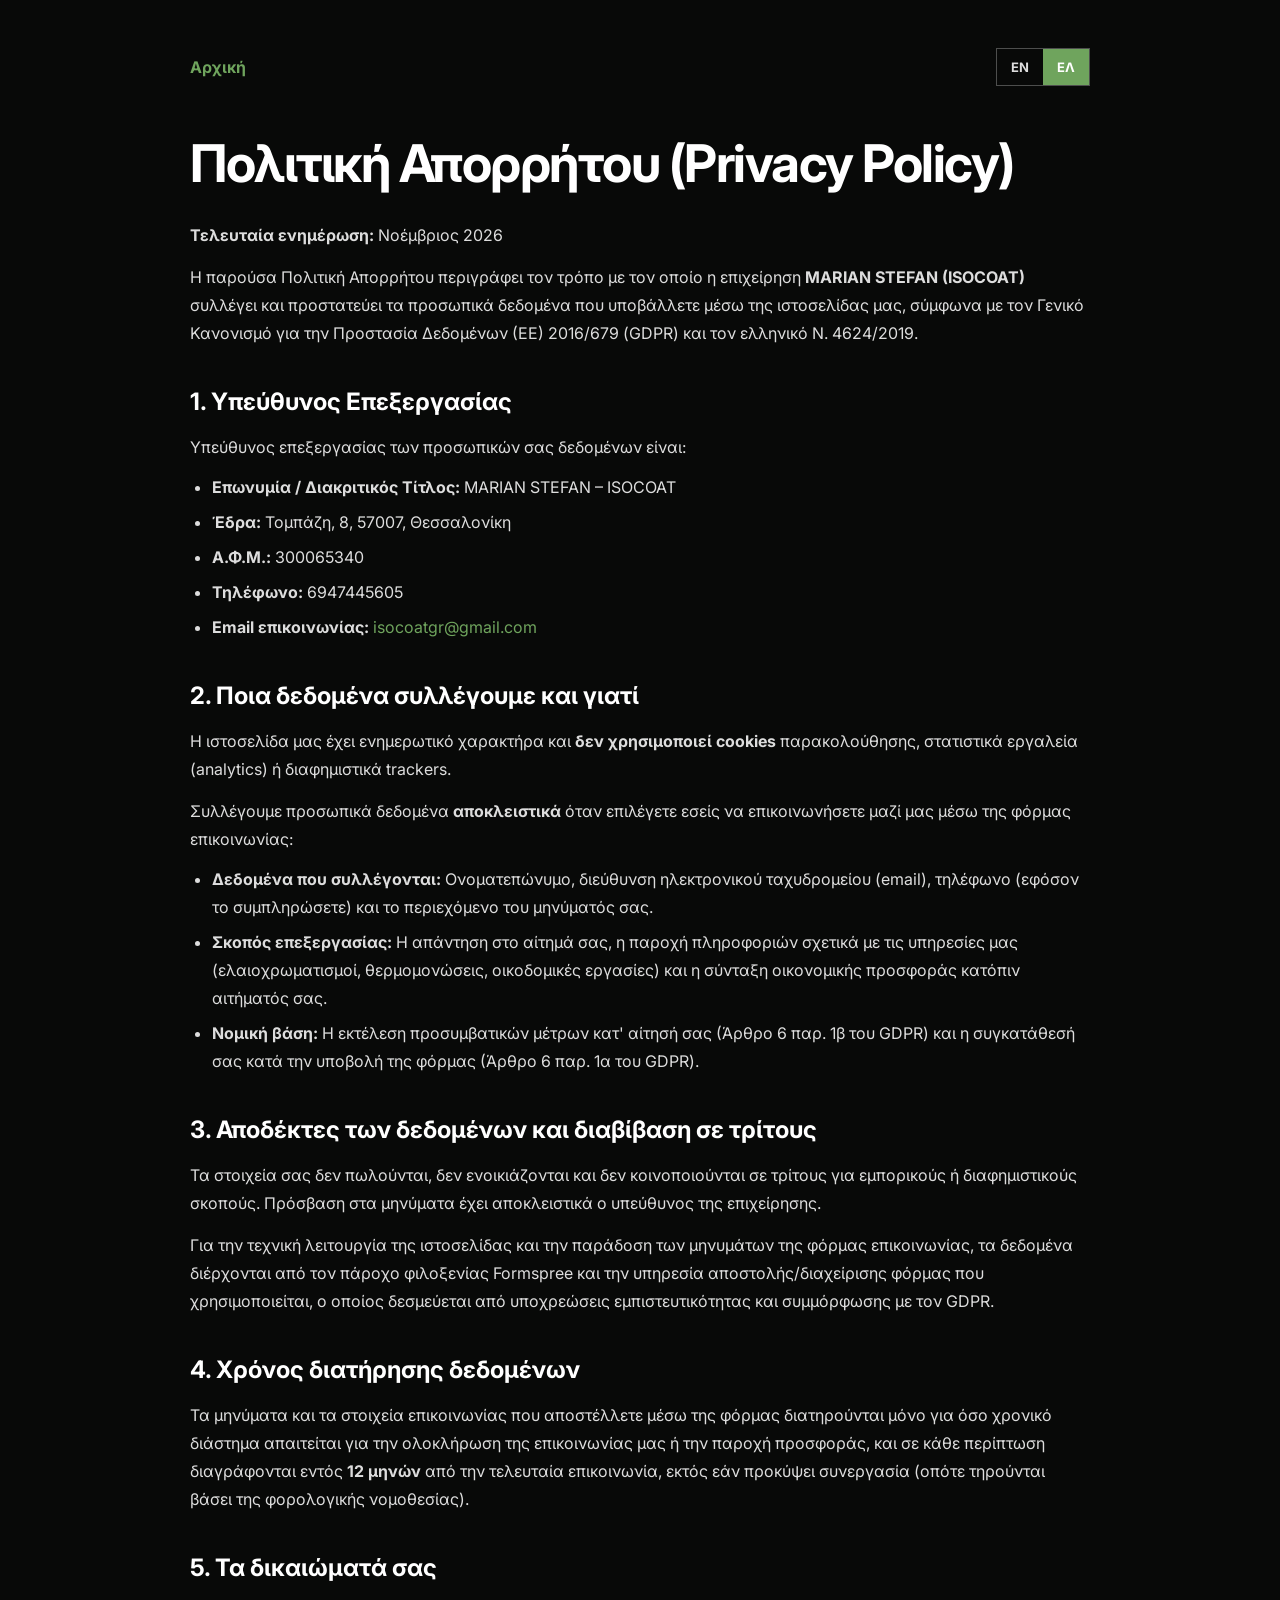
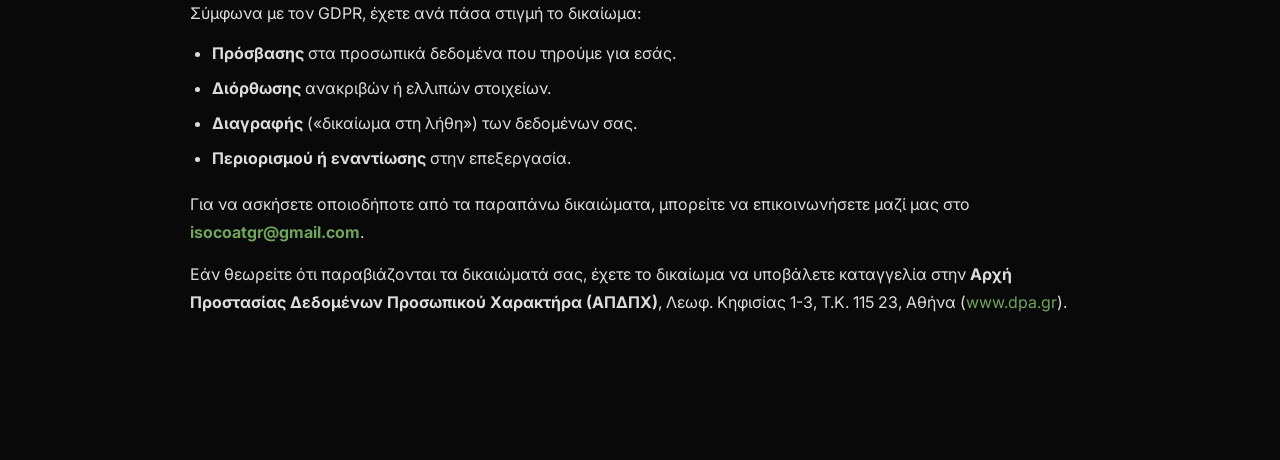
==== privacypolicy.html @ a86478ce "Update ISOCOAT website Co-authored-by: Copilot <223556219+Copilot@users.noreply.github.com>" ====
<!DOCTYPE html>
<html lang="el">
<head>
    <meta charset="UTF-8">
    <meta name="viewport" content="width=device-width, initial-scale=1.0">
    <title>Πολιτική Απορρήτου / Privacy Policy - ISOCOAT</title>
    <link rel="preconnect" href="https://fonts.googleapis.com">
    <link rel="preconnect" href="https://fonts.gstatic.com" crossorigin>
    <link href="https://fonts.googleapis.com/css2?family=Inter:wght@400;500;600;700;800&display=swap" rel="stylesheet">
    <link rel="stylesheet" href="style.css">
</head>
<body>
    <main class="policy-page">
        <div class="policy-top">
            <a class="policy-back" href="index.html" data-i18n="policyBack">Αρχική</a>
            <div class="lang-switch policy-language" role="group" aria-label="Γλώσσα">
                <button type="button" class="lang-button" data-lang="en" aria-pressed="false">EN</button>
                <button type="button" class="lang-button is-active" data-lang="el" aria-pressed="true">ΕΛ</button>
            </div>
        </div>

        <article class="policy-section" id="greek" lang="el">
            <h1>Πολιτική Απορρήτου (Privacy Policy)</h1>
            <p><strong>Τελευταία ενημέρωση:</strong> Νοέμβριος 2026</p>
            <p>Η παρούσα Πολιτική Απορρήτου περιγράφει τον τρόπο με τον οποίο η επιχείρηση <strong>MARIAN STEFAN (ISOCOAT)</strong> συλλέγει και προστατεύει τα προσωπικά δεδομένα που υποβάλλετε μέσω της ιστοσελίδας μας, σύμφωνα με τον Γενικό Κανονισμό για την Προστασία Δεδομένων (ΕΕ) 2016/679 (GDPR) και τον ελληνικό Ν. 4624/2019.</p>

            <h2>1. Υπεύθυνος Επεξεργασίας</h2>
            <p>Υπεύθυνος επεξεργασίας των προσωπικών σας δεδομένων είναι:</p>
            <ul>
                <li><strong>Επωνυμία / Διακριτικός Τίτλος:</strong> MARIAN STEFAN – ISOCOAT</li>
                <li><strong>Έδρα:</strong> Τομπάζη, 8, 57007, Θεσσαλονίκη</li>
                <li><strong>Α.Φ.Μ.:</strong> 300065340</li>
                <li><strong>Τηλέφωνο:</strong> 6947445605</li>
                <li><strong>Email επικοινωνίας:</strong> <a href="mailto:isocoatgr@gmail.com">isocoatgr@gmail.com</a></li>
            </ul>

            <h2>2. Ποια δεδομένα συλλέγουμε και γιατί</h2>
            <p>Η ιστοσελίδα μας έχει ενημερωτικό χαρακτήρα και <strong>δεν χρησιμοποιεί cookies</strong> παρακολούθησης, στατιστικά εργαλεία (analytics) ή διαφημιστικά trackers.</p>
            <p>Συλλέγουμε προσωπικά δεδομένα <strong>αποκλειστικά</strong> όταν επιλέγετε εσείς να επικοινωνήσετε μαζί μας μέσω της φόρμας επικοινωνίας:</p>
            <ul>
                <li><strong>Δεδομένα που συλλέγονται:</strong> Ονοματεπώνυμο, διεύθυνση ηλεκτρονικού ταχυδρομείου (email), τηλέφωνο (εφόσον το συμπληρώσετε) και το περιεχόμενο του μηνύματός σας.</li>
                <li><strong>Σκοπός επεξεργασίας:</strong> Η απάντηση στο αίτημά σας, η παροχή πληροφοριών σχετικά με τις υπηρεσίες μας (ελαιοχρωματισμοί, θερμομονώσεις, οικοδομικές εργασίες) και η σύνταξη οικονομικής προσφοράς κατόπιν αιτήματός σας.</li>
                <li><strong>Νομική βάση:</strong> Η εκτέλεση προσυμβατικών μέτρων κατ' αίτησή σας (Άρθρο 6 παρ. 1β του GDPR) και η συγκατάθεσή σας κατά την υποβολή της φόρμας (Άρθρο 6 παρ. 1α του GDPR).</li>
            </ul>

            <h2>3. Αποδέκτες των δεδομένων και διαβίβαση σε τρίτους</h2>
            <p>Τα στοιχεία σας δεν πωλούνται, δεν ενοικιάζονται και δεν κοινοποιούνται σε τρίτους για εμπορικούς ή διαφημιστικούς σκοπούς. Πρόσβαση στα μηνύματα έχει αποκλειστικά ο υπεύθυνος της επιχείρησης.</p>
            <p>Για την τεχνική λειτουργία της ιστοσελίδας και την παράδοση των μηνυμάτων της φόρμας επικοινωνίας, τα δεδομένα διέρχονται από τον πάροχο φιλοξενίας Formspree και την υπηρεσία αποστολής/διαχείρισης φόρμας που χρησιμοποιείται, ο οποίος δεσμεύεται από υποχρεώσεις εμπιστευτικότητας και συμμόρφωσης με τον GDPR.</p>

            <h2>4. Χρόνος διατήρησης δεδομένων</h2>
            <p>Τα μηνύματα και τα στοιχεία επικοινωνίας που αποστέλλετε μέσω της φόρμας διατηρούνται μόνο για όσο χρονικό διάστημα απαιτείται για την ολοκλήρωση της επικοινωνίας μας ή την παροχή προσφοράς, και σε κάθε περίπτωση διαγράφονται εντός <strong>12 μηνών</strong> από την τελευταία επικοινωνία, εκτός εάν προκύψει συνεργασία (οπότε τηρούνται βάσει της φορολογικής νομοθεσίας).</p>

            <h2>5. Τα δικαιώματά σας</h2>
            <p>Σύμφωνα με τον GDPR, έχετε ανά πάσα στιγμή το δικαίωμα:</p>
            <ul>
                <li><strong>Πρόσβασης</strong> στα προσωπικά δεδομένα που τηρούμε για εσάς.</li>
                <li><strong>Διόρθωσης</strong> ανακριβών ή ελλιπών στοιχείων.</li>
                <li><strong>Διαγραφής</strong> («δικαίωμα στη λήθη») των δεδομένων σας.</li>
                <li><strong>Περιορισμού ή εναντίωσης</strong> στην επεξεργασία.</li>
            </ul>
            <p>Για να ασκήσετε οποιοδήποτε από τα παραπάνω δικαιώματα, μπορείτε να επικοινωνήσετε μαζί μας στο <a href="mailto:isocoatgr@gmail.com"><strong>isocoatgr@gmail.com</strong></a>.</p>
            <p>Εάν θεωρείτε ότι παραβιάζονται τα δικαιώματά σας, έχετε το δικαίωμα να υποβάλετε καταγγελία στην <strong>Αρχή Προστασίας Δεδομένων Προσωπικού Χαρακτήρα (ΑΠΔΠΧ)</strong>, Λεωφ. Κηφισίας 1-3, Τ.Κ. 115 23, Αθήνα (<a href="https://www.dpa.gr" target="_blank" rel="noopener">www.dpa.gr</a>).</p>
        </article>

        <article class="policy-section" id="english" lang="en" hidden>
            <h1>Privacy Policy</h1>
            <p><strong>Last updated:</strong> November 2026</p>
            <p>This Privacy Policy explains how <strong>MARIAN STEFAN (ISOCOAT)</strong> collects and protects personal data you submit through our website, in accordance with the General Data Protection Regulation (EU) 2016/679 (GDPR) and Greek Law 4624/2019.</p>

            <h2>1. Data Controller</h2>
            <p>The controller of your personal data is:</p>
            <ul>
                <li><strong>Business Name / Trade Name:</strong> MARIAN STEFAN – ISOCOAT</li>
                <li><strong>Registered Address:</strong> 8 Tompazi Street, 57007 Thessaloniki, Greece</li>
                <li><strong>Tax Identification Number (AFM):</strong> 300065340</li>
                <li><strong>Phone:</strong> 6947445605</li>
                <li><strong>Contact Email:</strong> <a href="mailto:isocoatgr@gmail.com">isocoatgr@gmail.com</a></li>
            </ul>

            <h2>2. What Data We Collect and Why</h2>
            <p>Our website is informational and <strong>does not use tracking cookies, analytics tools, or advertising trackers</strong>.</p>
            <p>We collect personal data <strong>only</strong> when you choose to contact us through the contact form:</p>
            <ul>
                <li><strong>Data collected:</strong> Name, email address, phone number (if provided), and the content of your message.</li>
                <li><strong>Purpose:</strong> To respond to your request, provide information about our services (painting, thermal insulation, and construction work), and prepare a quotation at your request.</li>
                <li><strong>Legal basis:</strong> Taking steps at your request before entering a contract (Article 6(1)(b) GDPR) and your consent when submitting the form (Article 6(1)(a) GDPR).</li>
            </ul>

            <h2>3. Recipients and Transfers to Third Parties</h2>
            <p>Your data is not sold, rented, or disclosed to third parties for commercial or advertising purposes. Only the business owner has access to messages.</p>
            <p>For the website's technical operation and delivery of contact-form messages, data passes through the Formspree hosting provider and the form submission or management service used, both of which are subject to confidentiality and GDPR compliance obligations.</p>

            <h2>4. Data Retention</h2>
            <p>Messages and contact details submitted through the form are retained only for as long as needed to complete our communication or provide a quotation. They are deleted within <strong>12 months</strong> of the last communication, unless a business relationship is established (in which case records are retained according to tax law).</p>

            <h2>5. Your Rights</h2>
            <p>Under the GDPR, you have the right to:</p>
            <ul>
                <li>Access the personal data we hold about you.</li>
                <li>Correct inaccurate or incomplete data.</li>
                <li>Request deletion of your data (the right to be forgotten).</li>
                <li>Restrict or object to processing.</li>
            </ul>
            <p>To exercise any of these rights, contact us at <a href="mailto:isocoatgr@gmail.com"><strong>isocoatgr@gmail.com</strong></a>.</p>
            <p>If you believe your rights have been violated, you may lodge a complaint with the <strong>Hellenic Data Protection Authority (HDPA)</strong>, 1-3 Kifissias Avenue, 115 23 Athens, Greece (<a href="https://www.dpa.gr" target="_blank" rel="noopener">www.dpa.gr</a>).</p>
        </article>
    </main>
    <script src="script.js"></script>
</body>
</html>
---- style.css ----
* {
    margin: 0;
    padding: 0;
    box-sizing: border-box;
}

:root {
    --green: #6fa45d;
    --green-dark: #5b914d;
    --white: #ffffff;
}

html {
    scroll-behavior: smooth;
    scroll-padding-top: 100px;
}

html,
body {
    width: 100%;
    min-height: 100%;
    font-family: "Inter", sans-serif;
}

body {
    background: #080908;
    color: var(--white);
}

a {
    color: inherit;
    text-decoration: none;
}

.navbar {
    position: fixed;
    top: 0;
    left: 50%;
    transform: translateX(-50%);
    width: min(86%, 1320px);

    height: 100px;

    display: flex;
    align-items: center;
    justify-content: space-between;

    z-index: 20;
}

.logo {
    display: flex;
    align-items: center;
    gap: 10px;
}

.logo-icon {
    width: 48px;
    height: 48px;

    display: grid;
    place-items: center;

    border: 3px solid white;
    border-radius: 50%;

    background: #111;
    color: var(--green);

    font-size: 27px;
    font-weight: 800;
}

.logo-text {
    display: flex;
    flex-direction: column;
}

.logo-text strong {
    font-size: 25px;
    line-height: 1;
    letter-spacing: -1px;
}

.logo-text strong::first-letter {
    color: white;
}

.logo-text span {
    margin-top: 4px;

    font-size: 7px;
    font-weight: 700;
    letter-spacing: .3px;
    color: #ddd;
}

.nav-actions {
    display: flex;
    align-items: center;
    gap: 28px;
}

.nav-links {
    display: flex;
    align-items: center;
    gap: 42px;

    font-size: 16px;
    font-weight: 600;
}

.lang-switch {
    display: flex;
    overflow: hidden;
    border: 1px solid rgba(255, 255, 255, .28);
}

.lang-button {
    min-width: 46px;
    padding: 10px 12px;
    border: 0;
    background: transparent;
    color: #ddd;
    font: inherit;
    font-size: 13px;
    font-weight: 700;
    letter-spacing: .4px;
    cursor: pointer;
}

.lang-button.is-active {
    background: var(--green);
    color: var(--white);
}

.lang-button:hover:not(.is-active) {
    color: var(--white);
    background: rgba(255, 255, 255, .08);
}

.nav-links a {
    transition: color .2s ease;
}

.nav-links a:hover {
    color: var(--green);
}

.nav-quote {
    padding: 22px 30px;
    border: 0;
    background: var(--green);
    color: var(--white);
    font: inherit;
    font-weight: 600;
    cursor: pointer;
}

.nav-quote:hover {
    background: var(--green-dark);
    color: white !important;
}

.menu-button {
    display: none;

    width: 42px;
    height: 42px;

    border: 0;
    background: transparent;

    flex-direction: column;
    justify-content: center;
    gap: 6px;

    cursor: pointer;
}

.menu-button span {
    display: block;
    width: 26px;
    height: 2px;
    background: white;
}

.hero {
    position: relative;

    min-height: 100vh;
    overflow: hidden;

    display: flex;
    align-items: center;
    justify-content: center;

    background:
        url("hero-bg.webp") center / cover no-repeat;
}

.hero-overlay {
    position: absolute;
    inset: 0;

    background:
        linear-gradient(
            90deg,
            rgba(0, 0, 0, .65),
            rgba(0, 0, 0, .2),
            rgba(0, 0, 0, .65)
        );

    pointer-events: none;
}

.hero-content {
    position: relative;
    z-index: 2;

    width: min(900px, 90%);

    margin-top: 55px;

    text-align: center;
}

.hero h1 {
    max-width: 850px;
    margin: 0 auto;

    font-size: clamp(42px, 5.2vw, 76px);
    line-height: 1.14;
    letter-spacing: -3px;
    font-weight: 800;
}

.hero h1 span {
    color: var(--green);
}

.hero p {
    max-width: 770px;

    margin: 28px auto 0;

    color: #e4e4e4;

    font-size: 17px;
    line-height: 1.7;
    font-weight: 500;
}

.hero-buttons {
    margin-top: 45px;

    display: flex;
    justify-content: center;
    gap: 30px;
}

.button {
    min-width: 195px;
    padding: 20px 30px;

    display: flex;
    justify-content: center;
    align-items: center;

    border: 0;
    color: inherit;
    font-family: inherit;
    font-size: 16px;
    font-weight: 700;
    cursor: pointer;

    transition:
        background .2s ease,
        color .2s ease,
        transform .2s ease;
}

.button:hover {
    transform: translateY(-2px);
}

.primary {
    background: var(--green);
}

.primary:hover {
    background: var(--green-dark);
}

.secondary {
    border: 2px solid rgba(255, 255, 255, .65);
    background: rgba(0, 0, 0, .1);
}

.secondary:hover {
    background: white;
    color: black;
}

.hero-bottom {
    position: absolute;
    bottom: 45px;

    left: 0;
    right: 0;

    text-align: center;

    color: #999;
    font-size: 15px;
    font-weight: 500;

    z-index: 2;
}

.section {
    padding: 120px 0 110px;
}

.section-inner {
    width: min(86%, 1320px);
    margin: 0 auto;
}

.section-label {
    color: var(--green);
    font-size: 13px;
    font-weight: 700;
    letter-spacing: 2px;
    text-transform: uppercase;
}

.section h2 {
    margin-top: 10px;
    font-size: clamp(36px, 4vw, 56px);
    letter-spacing: -2px;
    font-weight: 800;
}

.section-intro {
    max-width: 640px;
    margin-top: 18px;
    color: #cfcfcf;
    font-size: 17px;
    line-height: 1.7;
    font-weight: 500;
}

.gallery {
    background: #0d0e0d;
}

.gallery .section-inner {
    text-align: center;
}

.gallery .section-intro {
    margin-left: auto;
    margin-right: auto;
}

.gallery-carousel {
    position: relative;
    max-width: 980px;
    margin: 48px auto 0;
}

.gallery-stage {
    position: relative;
    height: 520px;
    overflow: hidden;
}

.gallery-slide {
    position: absolute;
    top: 50%;
    left: 50%;
    width: min(70%, 680px);
    aspect-ratio: 16 / 10;
    overflow: hidden;
    background: #161816;
    transform: translate(-50%, -50%) scale(.7);
    opacity: 0;
    pointer-events: none;
    z-index: 1;
    transition:
        transform .45s ease,
        opacity .45s ease;
}

.gallery-slide.is-prev,
.gallery-slide.is-next {
    opacity: .38;
    pointer-events: auto;
    z-index: 2;
}

.gallery-slide.is-prev {
    transform: translate(calc(-50% - 38%), -50%) scale(.72);
}

.gallery-slide.is-next {
    transform: translate(calc(-50% + 38%), -50%) scale(.72);
}

.gallery-slide.is-active {
    transform: translate(-50%, -50%) scale(1);
    opacity: 1;
    pointer-events: auto;
    z-index: 3;
    box-shadow: 0 24px 60px rgba(0, 0, 0, .45);
}

.gallery-slide img {
    width: 100%;
    height: 100%;
    object-fit: cover;
    display: block;
}

.gallery-caption {
    position: absolute;
    left: 0;
    right: 0;
    bottom: 0;
    padding: 18px 20px;
    background: linear-gradient(transparent, rgba(0, 0, 0, .78));
    color: #fff;
    font-size: 15px;
    font-weight: 600;
    text-align: left;
}

.gallery-arrow {
    position: absolute;
    top: 50%;
    z-index: 4;
    width: 48px;
    height: 48px;
    border: 1px solid rgba(255, 255, 255, .18);
    background: rgba(8, 9, 8, .82);
    color: #fff;
    font-size: 32px;
    line-height: 1;
    cursor: pointer;
    transform: translateY(-50%);
}

.gallery-prev {
    left: 0;
}

.gallery-next {
    right: 0;
}

.gallery-arrow:hover {
    background: var(--green);
    border-color: var(--green);
}

.gallery-dots {
    display: flex;
    justify-content: center;
    gap: 10px;
    margin-top: 22px;
}

.gallery-dots button {
    width: 9px;
    height: 9px;
    padding: 0;
    border: 0;
    border-radius: 50%;
    background: rgba(255, 255, 255, .28);
    cursor: pointer;
}

.gallery-dots button.is-active {
    background: var(--green);
    transform: scale(1.2);
}

.services {
    background: #080908;
}

.services-grid {
    margin-top: 48px;
    display: grid;
    grid-template-columns: repeat(2, 1fr);
    gap: 28px;
    align-items: stretch;
}

.service-card {
    display: flex;
    flex-direction: column;
    overflow: hidden;
    border: 1px solid rgba(255, 255, 255, .08);
    background: #111311;
}

.service-photo {
    height: 180px;
    overflow: hidden;
    background: #161816;
}

.service-photo img {
    width: 100%;
    height: 100%;
    object-fit: cover;
    display: block;
}

.service-body {
    display: flex;
    flex-direction: column;
    flex: 1;
    padding: 26px 24px 28px;
}

.service-card h3 {
    margin-bottom: 8px;
    color: var(--green);
    font-size: 22px;
    letter-spacing: -0.5px;
}

.service-scope {
    margin-bottom: 12px;
    color: #9a9a9a;
    font-size: 13px;
    font-weight: 600;
    letter-spacing: .2px;
}

.service-card p {
    color: #d4d4d4;
    font-size: 15px;
    line-height: 1.7;
    font-weight: 500;
}

.service-includes {
    margin-top: 18px;
    margin-bottom: 10px;
    color: #fff;
    font-size: 12px;
    font-weight: 700;
    letter-spacing: 1.4px;
    text-transform: uppercase;
}

.service-card ul {
    margin: 0;
    padding: 0;
    list-style: none;
}

.service-card li {
    position: relative;
    padding: 7px 0 7px 16px;
    color: #d4d4d4;
    font-size: 14px;
    line-height: 1.5;
    font-weight: 500;
    border-top: 1px solid rgba(255, 255, 255, .06);
}

.service-card li::before {
    content: "";
    position: absolute;
    left: 0;
    top: 14px;
    width: 6px;
    height: 6px;
    background: var(--green);
}

.visit-banner {
    display: flex;
    align-items: center;
    justify-content: space-between;
    gap: 28px;
    margin-top: 36px;
    padding: 28px 32px;
    border: 1px solid rgba(111, 164, 93, .35);
    background: #111311;
}

.visit-banner .visit-label {
    margin-bottom: 8px;
    color: var(--green);
    font-size: 13px;
    font-weight: 700;
    letter-spacing: 1.6px;
    text-transform: uppercase;
}

.visit-banner p {
    max-width: 620px;
    color: #d4d4d4;
    font-size: 16px;
    line-height: 1.6;
    font-weight: 500;
}

.quote-modal {
    position: fixed;
    inset: 0;
    z-index: 40;
    display: grid;
    place-items: center;
    padding: 20px;
}

.quote-modal[hidden] {
    display: none;
}

.quote-backdrop {
    position: absolute;
    inset: 0;
    background: rgba(0, 0, 0, .72);
}

.quote-dialog {
    position: relative;
    width: min(100%, 460px);
    padding: 36px 32px 32px;
    background: #121412;
    border: 1px solid rgba(255, 255, 255, .08);
}

.quote-close {
    position: absolute;
    top: 12px;
    right: 14px;
    border: 0;
    background: transparent;
    color: #fff;
    font-size: 32px;
    line-height: 1;
    cursor: pointer;
}

.quote-dialog h2 {
    font-size: 32px;
    letter-spacing: -1px;
}

.quote-dialog > p {
    margin-top: 10px;
    color: #cfcfcf;
    font-size: 15px;
    line-height: 1.6;
}

.quote-form {
    margin-top: 28px;
    display: flex;
    flex-direction: column;
    gap: 16px;
}

.quote-form label {
    display: flex;
    flex-direction: column;
    gap: 8px;
    font-size: 13px;
    font-weight: 600;
}

.quote-form input {
    width: 100%;
    padding: 14px 14px;
    border: 1px solid rgba(255, 255, 255, .14);
    background: #0b0c0b;
    color: #fff;
    font: inherit;
    font-size: 16px;
}

.quote-form input:focus {
    outline: 2px solid var(--green);
    outline-offset: 1px;
}

.quote-form .privacy-consent {
    flex-direction: row;
    align-items: flex-start;
    gap: 10px;
    color: #cfcfcf;
    font-size: 13px;
    font-weight: 400;
    line-height: 1.55;
}

.quote-form .privacy-consent input {
    width: 18px;
    height: 18px;
    margin-top: 2px;
    flex: 0 0 18px;
    accent-color: var(--green);
}

.privacy-consent a,
.site-footer a {
    color: var(--green);
    text-decoration: underline;
    text-underline-offset: 3px;
}

.quote-form .button {
    width: 100%;
    margin-top: 8px;
}

.site-footer {
    position: relative;
    z-index: 5;
    width: min(86%, 1320px);
    margin: 0 auto;
    padding: 24px 0 30px;
    border-top: 1px solid rgba(255, 255, 255, .10);
    display: flex;
    align-items: center;
    justify-content: space-between;
    gap: 20px;
    color: #bdbdbd;
    font-size: 13px;
}

.quote-success {
    margin-top: 22px;
    color: var(--green);
    font-size: 15px;
    font-weight: 600;
    line-height: 1.6;
}

body.quote-open {
    overflow: hidden;
}

.policy-page {
    width: min(86%, 900px);
    margin: 0 auto;
    padding: 48px 0 80px;
}

.policy-top {
    display: flex;
    align-items: center;
    justify-content: space-between;
    margin-bottom: 32px;
}

.policy-back {
    color: var(--green);
    font-weight: 700;
}

.policy-language {
    display: flex;
    gap: 0;
}

.policy-section {
    margin-bottom: 64px;
    color: #dddddd;
    line-height: 1.75;
}

.policy-section h1 {
    margin-bottom: 12px;
    color: #fff;
    font-size: clamp(34px, 6vw, 52px);
    letter-spacing: -1.5px;
}

.policy-section h2 {
    margin: 34px 0 10px;
    color: #fff;
    font-size: 24px;
}

.policy-section p + p {
    margin-top: 14px;
}

.policy-section ul {
    margin: 12px 0 18px 22px;
}

.policy-section li {
    margin: 7px 0;
}

.policy-section a {
    color: var(--green);
}


/* Mobile */

@media (max-width: 800px) {

    .navbar {
        width: 90%;
        height: 85px;
    }

    .logo-icon {
        width: 40px;
        height: 40px;
        font-size: 22px;
    }

    .logo-text strong {
        font-size: 20px;
    }

    .logo-text span {
        font-size: 6px;
    }

    .nav-actions {
        gap: 12px;
    }

    .nav-links {
        position: absolute;

        top: 75px;
        left: 0;
        right: 0;

        display: none;
        flex-direction: column;

        gap: 0;

        background: rgba(8, 9, 8, .97);

        border: 1px solid rgba(255, 255, 255, .08);
    }

    .nav-links.active {
        display: flex;
    }

    .nav-links a,
    .nav-links .nav-quote {
        width: 100%;
        padding: 18px 20px;
        text-align: center;
    }

    .menu-button {
        display: flex;
    }

    .hero {
        min-height: 100svh;
    }

    .hero-content {
        margin-top: 30px;
    }

    .hero h1 {
        font-size: clamp(37px, 10vw, 55px);
        line-height: 1.12;
        letter-spacing: -1.8px;
    }

    .hero p {
        margin-top: 22px;

        font-size: 14px;
        line-height: 1.65;
    }

    .hero-buttons {
        margin-top: 32px;

        flex-direction: column;
        align-items: center;

        gap: 14px;
    }

    .button {
        width: min(100%, 300px);
        padding: 18px 25px;
    }

    .hero-bottom {
        bottom: 22px;

        padding: 0 20px;

        font-size: 12px;
    }

    .section {
        padding: 90px 0 80px;
    }

    .section h2 {
        font-size: 36px;
        letter-spacing: -1.2px;
    }

    .gallery-stage {
        height: 280px;
    }

    .gallery-slide {
        width: 86%;
    }

    .gallery-slide.is-prev,
    .gallery-slide.is-next {
        opacity: 0;
        pointer-events: none;
    }

    .gallery-arrow {
        width: 40px;
        height: 40px;
        font-size: 28px;
    }

    .services-grid {
        grid-template-columns: 1fr;
    }

    .visit-banner {
        flex-direction: column;
        align-items: flex-start;
        padding: 24px 20px;
        gap: 20px;
    }

    .visit-banner .button {
        width: 100%;
    }

    .quote-dialog {
        padding: 28px 22px 24px;
    }

    .site-footer {
        width: 90%;
        flex-direction: column;
        align-items: flex-start;
    }

    .policy-page {
        width: 90%;
        padding-top: 28px;
    }

    .policy-section h2 {
        font-size: 21px;
    }
}

@media (max-width: 400px) {

    .hero h1 {
        font-size: 35px;
    }

    .hero p {
        font-size: 13px;
    }

    .logo-text strong {
        font-size: 18px;
    }
}
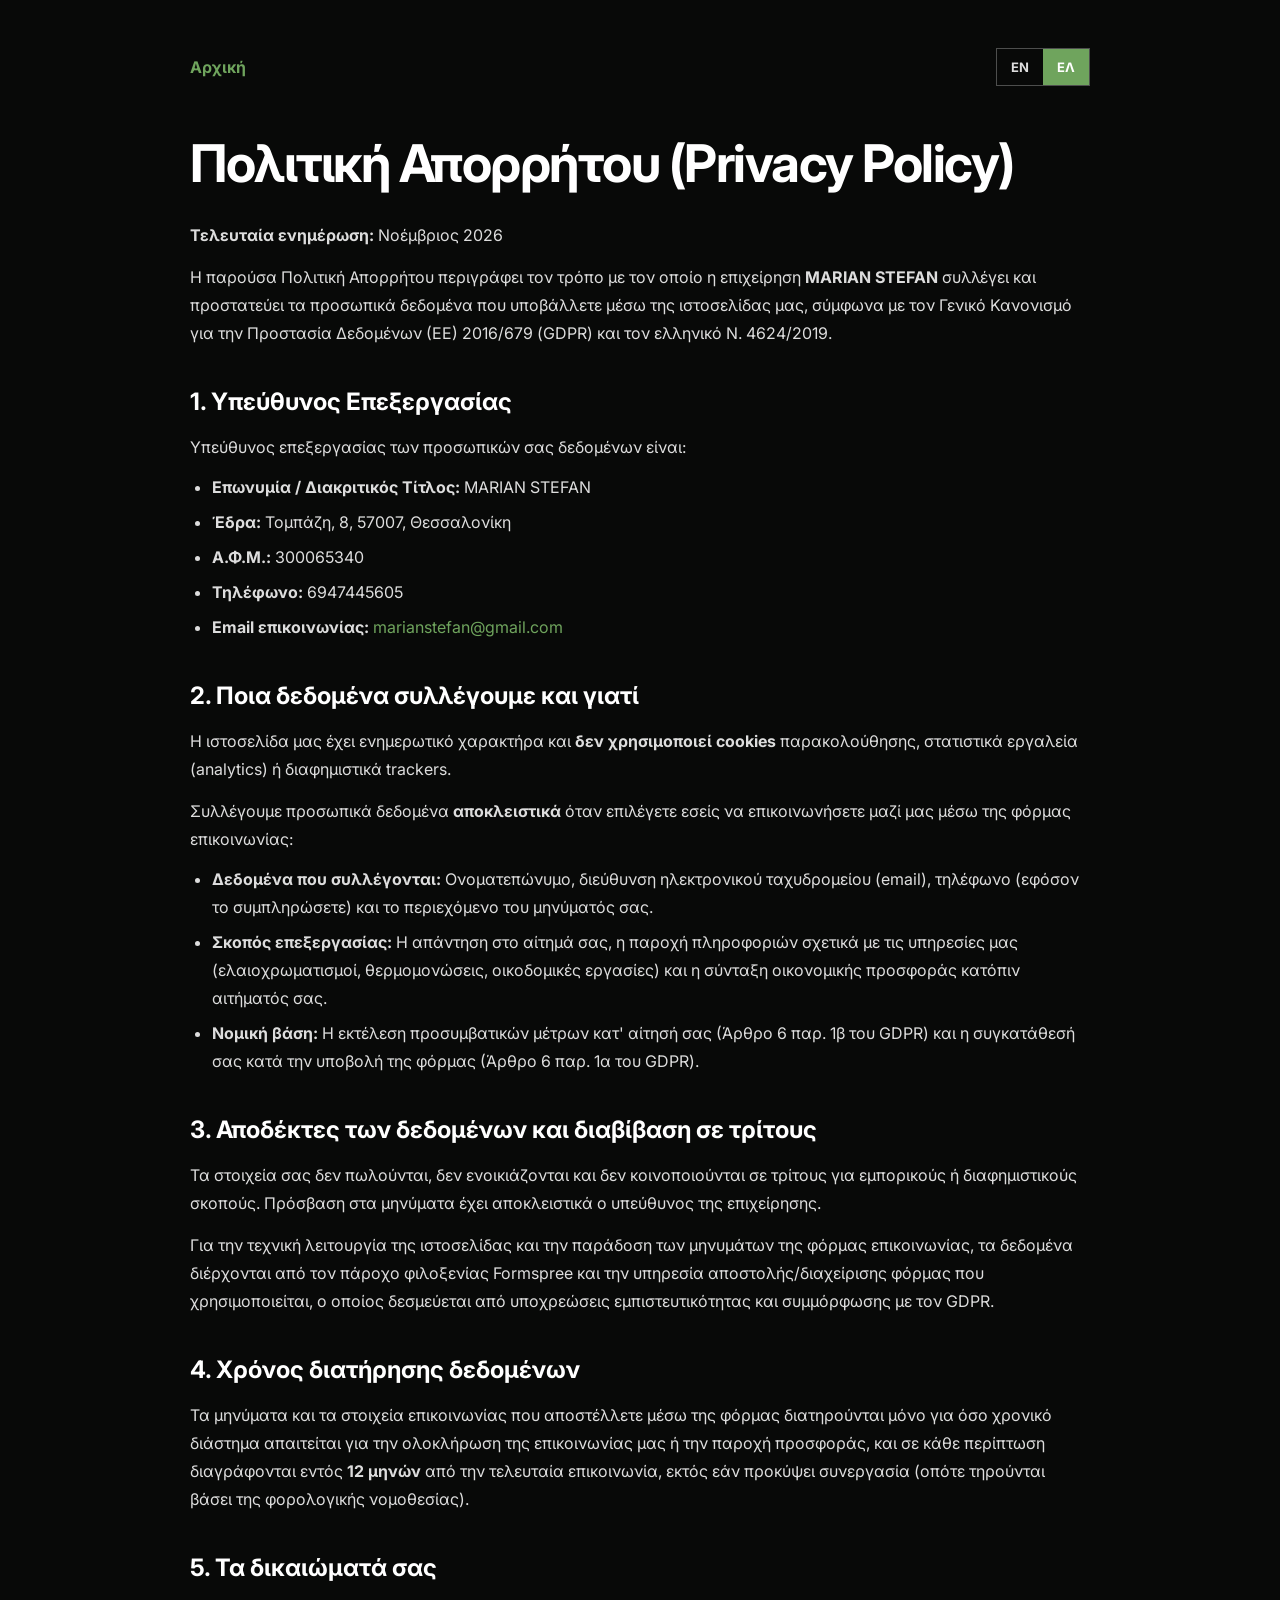
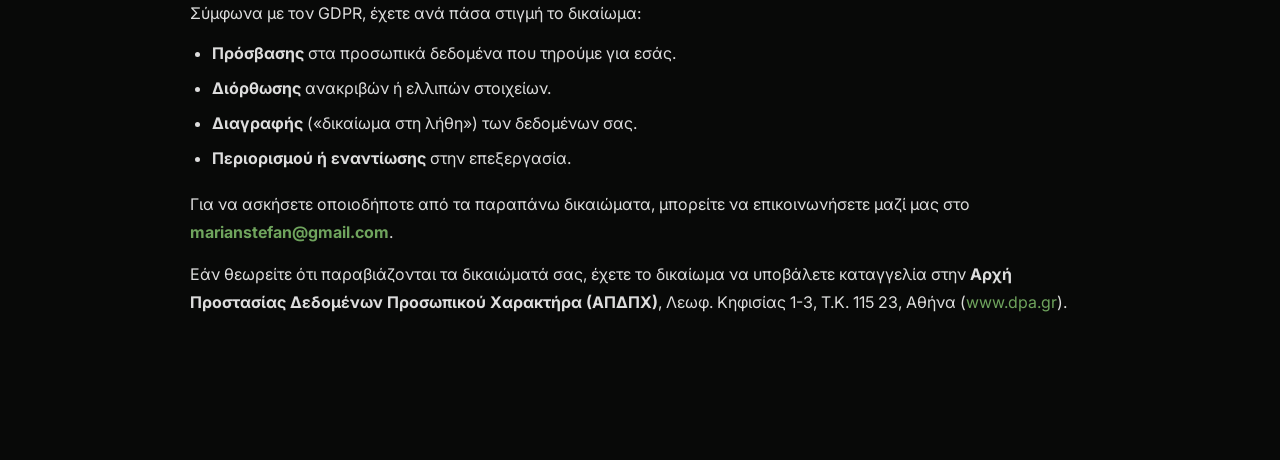
==== commit 5fc1876b: "Rename ISOCOAT brand to Marian Stefan Co-authored-by: Copilot <223556219+Copilot@users.noreply.githu" ====
--- a/privacypolicy.html
+++ b/privacypolicy.html
@@ -3,7 +3,7 @@
 <head>
     <meta charset="UTF-8">
     <meta name="viewport" content="width=device-width, initial-scale=1.0">
-    <title>Πολιτική Απορρήτου / Privacy Policy - ISOCOAT</title>
+    <title>Πολιτική Απορρήτου / Privacy Policy - MARIAN STEFAN</title>
     <link rel="preconnect" href="https://fonts.googleapis.com">
     <link rel="preconnect" href="https://fonts.gstatic.com" crossorigin>
     <link href="https://fonts.googleapis.com/css2?family=Inter:wght@400;500;600;700;800&display=swap" rel="stylesheet">
@@ -22,16 +22,16 @@
         <article class="policy-section" id="greek" lang="el">
             <h1>Πολιτική Απορρήτου (Privacy Policy)</h1>
             <p><strong>Τελευταία ενημέρωση:</strong> Νοέμβριος 2026</p>
-            <p>Η παρούσα Πολιτική Απορρήτου περιγράφει τον τρόπο με τον οποίο η επιχείρηση <strong>MARIAN STEFAN (ISOCOAT)</strong> συλλέγει και προστατεύει τα προσωπικά δεδομένα που υποβάλλετε μέσω της ιστοσελίδας μας, σύμφωνα με τον Γενικό Κανονισμό για την Προστασία Δεδομένων (ΕΕ) 2016/679 (GDPR) και τον ελληνικό Ν. 4624/2019.</p>
+            <p>Η παρούσα Πολιτική Απορρήτου περιγράφει τον τρόπο με τον οποίο η επιχείρηση <strong>MARIAN STEFAN</strong> συλλέγει και προστατεύει τα προσωπικά δεδομένα που υποβάλλετε μέσω της ιστοσελίδας μας, σύμφωνα με τον Γενικό Κανονισμό για την Προστασία Δεδομένων (ΕΕ) 2016/679 (GDPR) και τον ελληνικό Ν. 4624/2019.</p>
 
             <h2>1. Υπεύθυνος Επεξεργασίας</h2>
             <p>Υπεύθυνος επεξεργασίας των προσωπικών σας δεδομένων είναι:</p>
             <ul>
-                <li><strong>Επωνυμία / Διακριτικός Τίτλος:</strong> MARIAN STEFAN – ISOCOAT</li>
+                <li><strong>Επωνυμία / Διακριτικός Τίτλος:</strong> MARIAN STEFAN</li>
                 <li><strong>Έδρα:</strong> Τομπάζη, 8, 57007, Θεσσαλονίκη</li>
                 <li><strong>Α.Φ.Μ.:</strong> 300065340</li>
                 <li><strong>Τηλέφωνο:</strong> 6947445605</li>
-                <li><strong>Email επικοινωνίας:</strong> <a href="mailto:isocoatgr@gmail.com">isocoatgr@gmail.com</a></li>
+                <li><strong>Email επικοινωνίας:</strong> <a href="mailto:marianstefan@gmail.com">marianstefan@gmail.com</a></li>
             </ul>
 
             <h2>2. Ποια δεδομένα συλλέγουμε και γιατί</h2>
@@ -58,23 +58,23 @@
                 <li><strong>Διαγραφής</strong> («δικαίωμα στη λήθη») των δεδομένων σας.</li>
                 <li><strong>Περιορισμού ή εναντίωσης</strong> στην επεξεργασία.</li>
             </ul>
-            <p>Για να ασκήσετε οποιοδήποτε από τα παραπάνω δικαιώματα, μπορείτε να επικοινωνήσετε μαζί μας στο <a href="mailto:isocoatgr@gmail.com"><strong>isocoatgr@gmail.com</strong></a>.</p>
+            <p>Για να ασκήσετε οποιοδήποτε από τα παραπάνω δικαιώματα, μπορείτε να επικοινωνήσετε μαζί μας στο <a href="mailto:marianstefan@gmail.com"><strong>marianstefan@gmail.com</strong></a>.</p>
             <p>Εάν θεωρείτε ότι παραβιάζονται τα δικαιώματά σας, έχετε το δικαίωμα να υποβάλετε καταγγελία στην <strong>Αρχή Προστασίας Δεδομένων Προσωπικού Χαρακτήρα (ΑΠΔΠΧ)</strong>, Λεωφ. Κηφισίας 1-3, Τ.Κ. 115 23, Αθήνα (<a href="https://www.dpa.gr" target="_blank" rel="noopener">www.dpa.gr</a>).</p>
         </article>
 
         <article class="policy-section" id="english" lang="en" hidden>
             <h1>Privacy Policy</h1>
             <p><strong>Last updated:</strong> November 2026</p>
-            <p>This Privacy Policy explains how <strong>MARIAN STEFAN (ISOCOAT)</strong> collects and protects personal data you submit through our website, in accordance with the General Data Protection Regulation (EU) 2016/679 (GDPR) and Greek Law 4624/2019.</p>
+            <p>This Privacy Policy explains how <strong>MARIAN STEFAN</strong> collects and protects personal data you submit through our website, in accordance with the General Data Protection Regulation (EU) 2016/679 (GDPR) and Greek Law 4624/2019.</p>
 
             <h2>1. Data Controller</h2>
             <p>The controller of your personal data is:</p>
             <ul>
-                <li><strong>Business Name / Trade Name:</strong> MARIAN STEFAN – ISOCOAT</li>
+                <li><strong>Business Name / Trade Name:</strong> MARIAN STEFAN</li>
                 <li><strong>Registered Address:</strong> 8 Tompazi Street, 57007 Thessaloniki, Greece</li>
                 <li><strong>Tax Identification Number (AFM):</strong> 300065340</li>
                 <li><strong>Phone:</strong> 6947445605</li>
-                <li><strong>Contact Email:</strong> <a href="mailto:isocoatgr@gmail.com">isocoatgr@gmail.com</a></li>
+                <li><strong>Contact Email:</strong> <a href="mailto:marianstefan@gmail.com">marianstefan@gmail.com</a></li>
             </ul>
 
             <h2>2. What Data We Collect and Why</h2>
@@ -101,7 +101,7 @@
                 <li>Request deletion of your data (the right to be forgotten).</li>
                 <li>Restrict or object to processing.</li>
             </ul>
-            <p>To exercise any of these rights, contact us at <a href="mailto:isocoatgr@gmail.com"><strong>isocoatgr@gmail.com</strong></a>.</p>
+            <p>To exercise any of these rights, contact us at <a href="mailto:marianstefan@gmail.com"><strong>marianstefan@gmail.com</strong></a>.</p>
             <p>If you believe your rights have been violated, you may lodge a complaint with the <strong>Hellenic Data Protection Authority (HDPA)</strong>, 1-3 Kifissias Avenue, 115 23 Athens, Greece (<a href="https://www.dpa.gr" target="_blank" rel="noopener">www.dpa.gr</a>).</p>
         </article>
     </main>
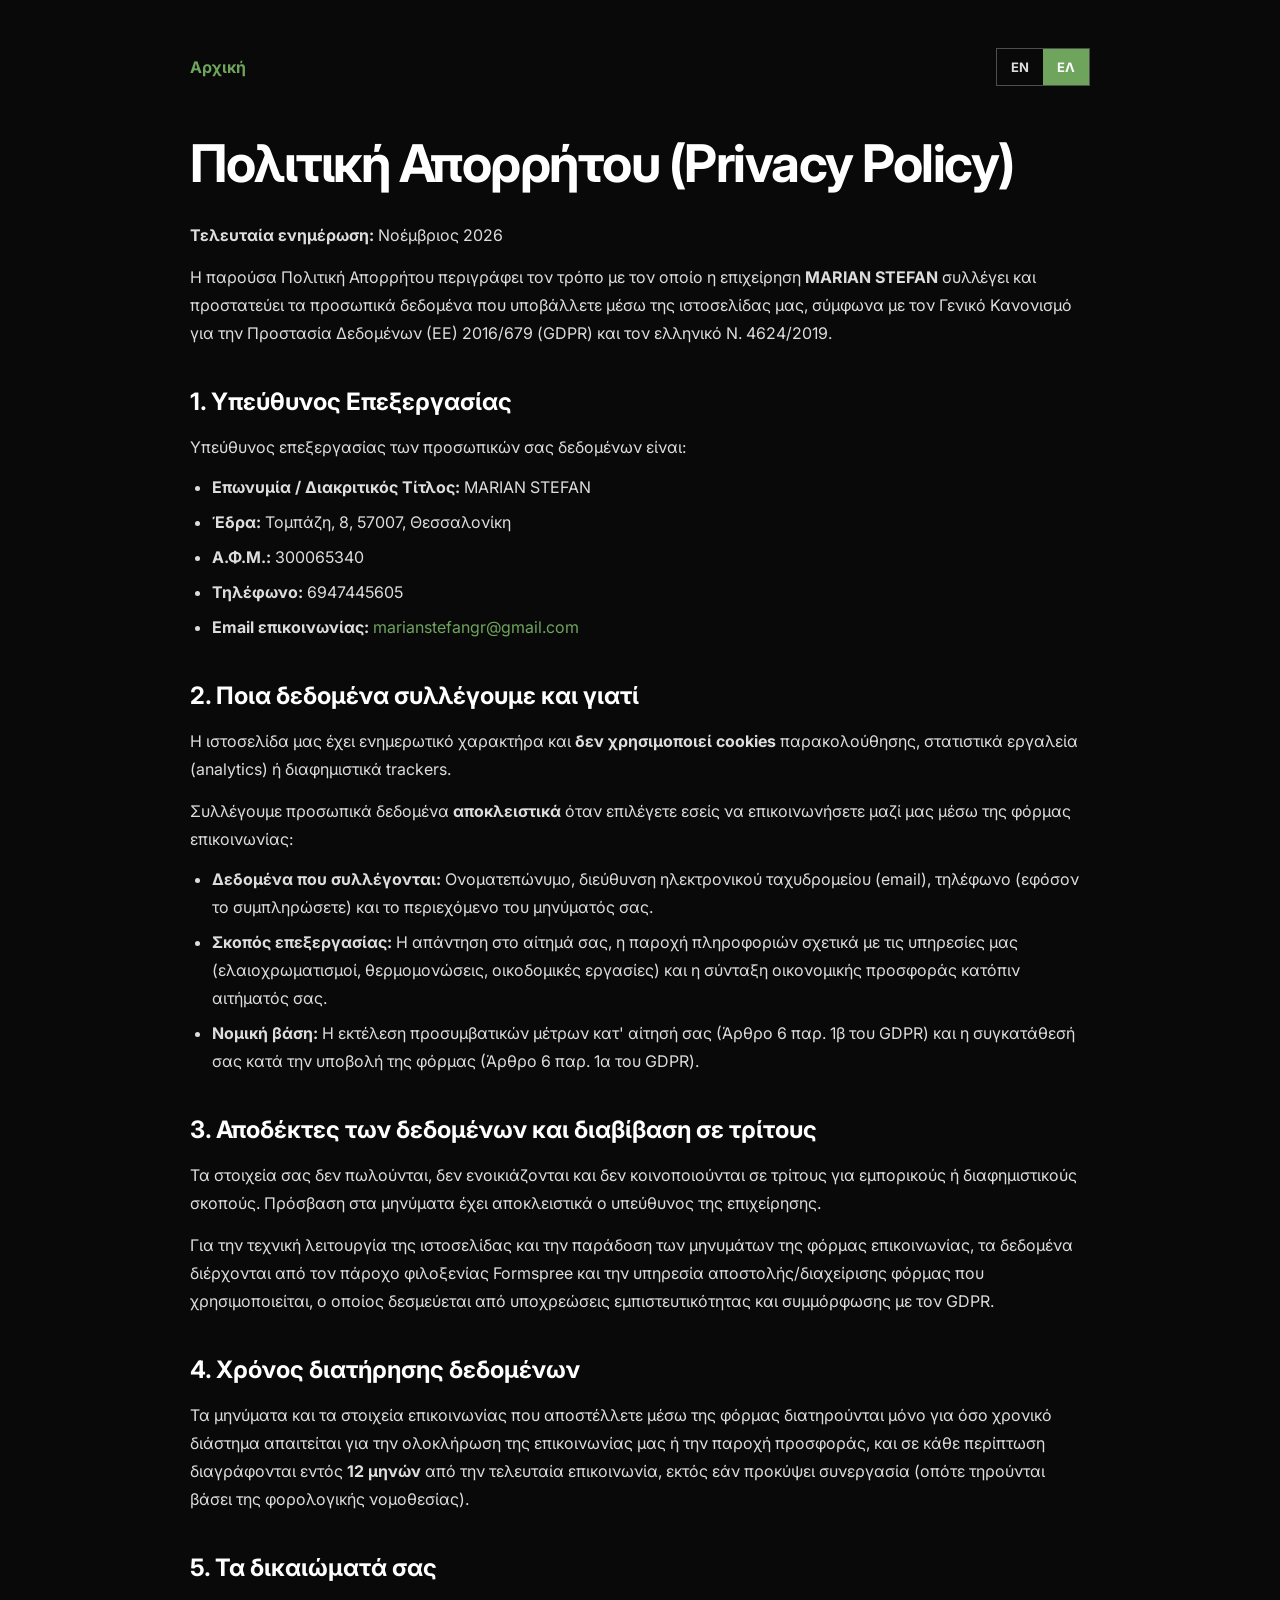
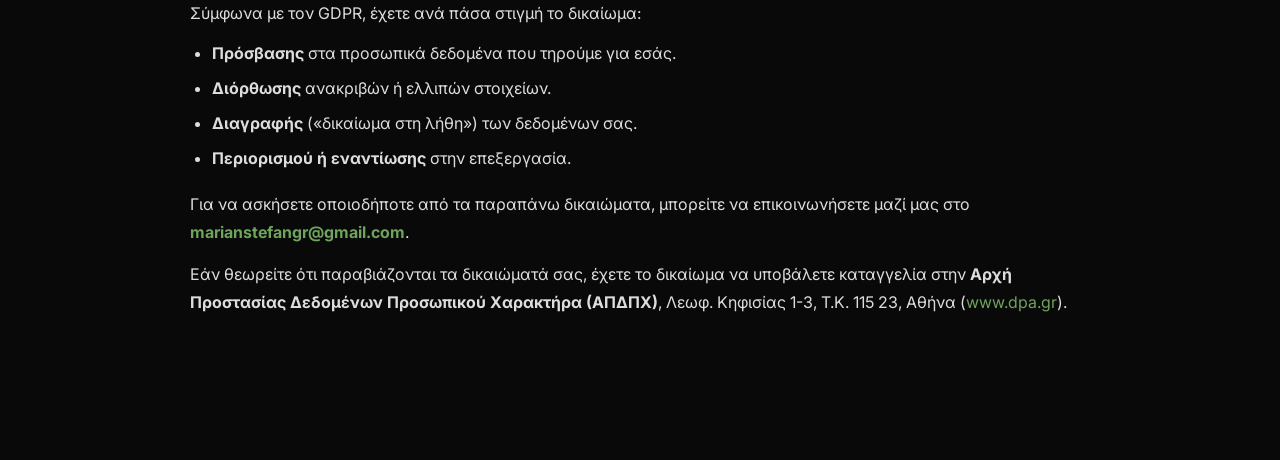
==== commit 52843406: "changed email" ====
--- a/privacypolicy.html
+++ b/privacypolicy.html
@@ -31,7 +31,7 @@
                 <li><strong>Έδρα:</strong> Τομπάζη, 8, 57007, Θεσσαλονίκη</li>
                 <li><strong>Α.Φ.Μ.:</strong> 300065340</li>
                 <li><strong>Τηλέφωνο:</strong> 6947445605</li>
-                <li><strong>Email επικοινωνίας:</strong> <a href="mailto:marianstefan@gmail.com">marianstefan@gmail.com</a></li>
+                <li><strong>Email επικοινωνίας:</strong> <a href="mailto:marianstefangr@gmail.com">marianstefangr@gmail.com</a></li>
             </ul>
 
             <h2>2. Ποια δεδομένα συλλέγουμε και γιατί</h2>
@@ -58,7 +58,7 @@
                 <li><strong>Διαγραφής</strong> («δικαίωμα στη λήθη») των δεδομένων σας.</li>
                 <li><strong>Περιορισμού ή εναντίωσης</strong> στην επεξεργασία.</li>
             </ul>
-            <p>Για να ασκήσετε οποιοδήποτε από τα παραπάνω δικαιώματα, μπορείτε να επικοινωνήσετε μαζί μας στο <a href="mailto:marianstefan@gmail.com"><strong>marianstefan@gmail.com</strong></a>.</p>
+            <p>Για να ασκήσετε οποιοδήποτε από τα παραπάνω δικαιώματα, μπορείτε να επικοινωνήσετε μαζί μας στο <a href="mailto:marianstefangr@gmail.com"><strong>marianstefangr@gmail.com</strong></a>.</p>
             <p>Εάν θεωρείτε ότι παραβιάζονται τα δικαιώματά σας, έχετε το δικαίωμα να υποβάλετε καταγγελία στην <strong>Αρχή Προστασίας Δεδομένων Προσωπικού Χαρακτήρα (ΑΠΔΠΧ)</strong>, Λεωφ. Κηφισίας 1-3, Τ.Κ. 115 23, Αθήνα (<a href="https://www.dpa.gr" target="_blank" rel="noopener">www.dpa.gr</a>).</p>
         </article>
 
@@ -74,7 +74,7 @@
                 <li><strong>Registered Address:</strong> 8 Tompazi Street, 57007 Thessaloniki, Greece</li>
                 <li><strong>Tax Identification Number (AFM):</strong> 300065340</li>
                 <li><strong>Phone:</strong> 6947445605</li>
-                <li><strong>Contact Email:</strong> <a href="mailto:marianstefan@gmail.com">marianstefan@gmail.com</a></li>
+                <li><strong>Contact Email:</strong> <a href="mailto:marianstefangr@gmail.com">marianstefangr@gmail.com</a></li>
             </ul>
 
             <h2>2. What Data We Collect and Why</h2>
@@ -101,7 +101,7 @@
                 <li>Request deletion of your data (the right to be forgotten).</li>
                 <li>Restrict or object to processing.</li>
             </ul>
-            <p>To exercise any of these rights, contact us at <a href="mailto:marianstefan@gmail.com"><strong>marianstefan@gmail.com</strong></a>.</p>
+            <p>To exercise any of these rights, contact us at <a href="mailto:marianstefangr@gmail.com"><strong>marianstefangr@gmail.com</strong></a>.</p>
             <p>If you believe your rights have been violated, you may lodge a complaint with the <strong>Hellenic Data Protection Authority (HDPA)</strong>, 1-3 Kifissias Avenue, 115 23 Athens, Greece (<a href="https://www.dpa.gr" target="_blank" rel="noopener">www.dpa.gr</a>).</p>
         </article>
     </main>
--- a/style.css
+++ b/style.css
@@ -77,9 +77,10 @@
 }
 
 .logo-text strong {
-    font-size: 25px;
+    font-size: 20px;
     line-height: 1;
-    letter-spacing: -1px;
+    letter-spacing: -0.5px;
+    white-space: nowrap;
 }
 
 .logo-text strong::first-letter {
@@ -825,7 +826,7 @@
     }
 
     .logo-text strong {
-        font-size: 20px;
+        font-size: 17px;
     }
 
     .logo-text span {
@@ -986,6 +987,6 @@
     }
 
     .logo-text strong {
-        font-size: 18px;
+        font-size: 16px;
     }
 }
